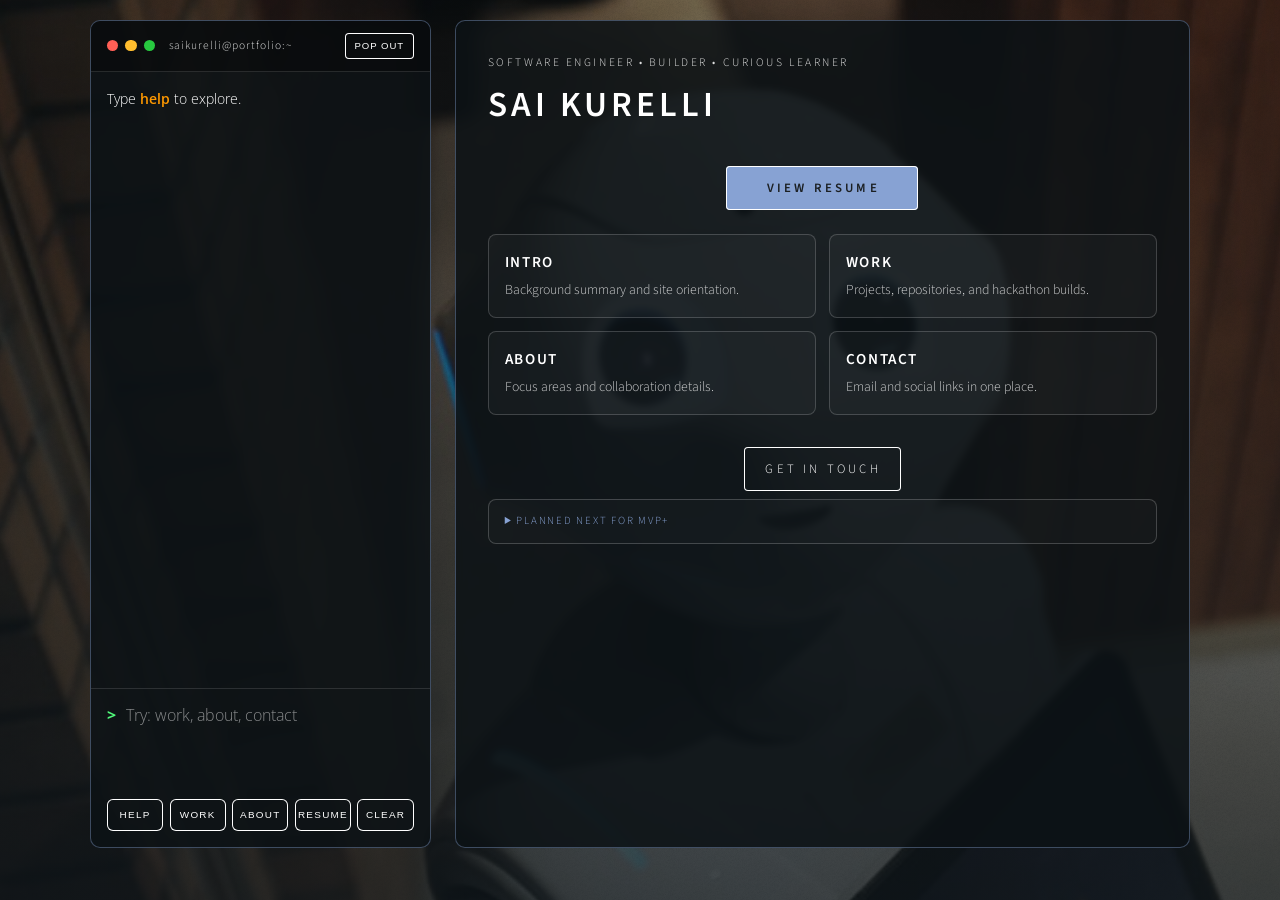
==== index.html @ 65a7b3c5 "Remove View Work button, center Get in Touch, add gap above View Resume Co-authored-by: saikurelli <" ====
<!DOCTYPE HTML>
<!--
	Hi, thanks for checking out this website.
	Thanks to HTML5 UP for the website framework - it would have been a lot harder without it.
-->
<html>
	<head>
		<title>Sai Kurelli's website</title>
		<meta charset="utf-8" />
		<meta name="viewport" content="width=device-width, initial-scale=1, user-scalable=no" />
		<link rel="preconnect" href="https://fonts.googleapis.com" />
		<link rel="preconnect" href="https://fonts.gstatic.com" crossorigin />
		<link href="https://fonts.googleapis.com/css2?family=Open+Sans:wght@400;600;700&display=swap" rel="stylesheet" />
		<link rel="stylesheet" href="assets/css/main.css" />
		<noscript><link rel="stylesheet" href="assets/css/noscript.css" /></noscript>
	</head>
	<body class="is-preload">

		<!-- Wrapper -->
			<div id="wrapper">

				<!-- Header -->
					<header id="header">
						<div class="redesign-shell">
							<section class="terminal-pane" aria-label="Terminal preview">
								<div class="terminal-topbar">
									<span class="dot red" aria-hidden="true"></span>
									<span class="dot yellow" aria-hidden="true"></span>
									<span class="dot green" aria-hidden="true"></span>
									<p class="terminal-title">saikurelli@portfolio:~</p>
									<button type="button" id="terminal-popout" class="terminal-popout-btn" aria-label="Toggle terminal pop out">Pop Out</button>
								</div>
								<div class="terminal-output" id="terminal-output" aria-live="polite">
									<div class="terminal-line">Type <span class="code">help</span> to explore.</div>
								</div>
								<form id="terminal-form" class="terminal-input-row">
									<label for="terminal-input" class="sr-only">Terminal command</label>
									<span class="prompt">&gt;</span>
									<input type="text" id="terminal-input" autocomplete="off" placeholder="Try: work, about, contact" />
								</form>
								<div class="terminal-suggestions" id="terminal-suggestions"></div>
								<div class="terminal-controls">
									<button type="button" class="terminal-control" data-terminal-cmd="help" aria-label="Execute help command">Help</button>
									<button type="button" class="terminal-control" data-terminal-cmd="work" aria-label="Execute work command">Work</button>
									<button type="button" class="terminal-control" data-terminal-cmd="about" aria-label="Execute about command">About</button>
									<button type="button" class="terminal-control" data-terminal-cmd="resume" aria-label="Execute resume command">Resume</button>
									<button type="button" class="terminal-control" data-terminal-cmd="clear" aria-label="Clear terminal output">Clear</button>
								</div>
							</section>

							<section class="hero-pane">
								<p class="eyebrow">Software Engineer • Builder • Curious Learner</p>
								<h1>Sai Kurelli</h1>
								<div class="resume-row">
									<a href="#resume" class="button primary">View Resume</a>
								</div>
								<div class="content-cards">
									<a href="#intro" class="content-card">
										<h3>Intro</h3>
										<p>Background summary and site orientation.</p>
									</a>
									<a href="#work" class="content-card">
										<h3>Work</h3>
										<p>Projects, repositories, and hackathon builds.</p>
									</a>
									<a href="#about" class="content-card">
										<h3>About</h3>
										<p>Focus areas and collaboration details.</p>
									</a>
									<a href="#contact" class="content-card">
										<h3>Contact</h3>
										<p>Email and social links in one place.</p>
									</a>
								</div>
								<div class="contact-row">
									<a href="#contact" class="button">Get in Touch</a>
								</div>
								<details class="feature-accordion">
									<summary>Planned next for MVP+</summary>
									<p>Planned next steps include search, richer terminal commands, and optional personalization controls.</p>
								</details>
							</section>
						</div>
					</header>

				<!-- Main -->
					<div id="main">

						<!-- Intro -->
							<article id="intro">
								<h2 class="major">Introduction</h2>
								<p>Hi there, my name is Sairaja Kurelli and I go by Sai Kurelli. I studied Computer Science at the University of Texas at Austin. By the way, check out my <a href="#work">awesome work</a> while you're here.</p>
								<ul>
									<li>You can find my resume at <a href="https://saikurelli.github.io/resume/">saikurelli.github.io/resume</a>.</li>
									<li>Hope you enjoy this terminal-inspired layout to make navigation fast and fun!</li>
									<li>My current focus is backend systems, exploring high-level system design concepts, and developer tooling.</li>
								</ul>
							</article>

						<!-- Work -->
							<article id="work">
								<h2 class="major">Work</h2>
								<p>Here’s my <a href="https://github.com/saikurelli">GitHub</a>, which gives a good view of what I’m working on. The contribution graph may include private projects too, so feel free to ask me about those.</p>
								<p>I also build on <a href="https://devpost.com/saikurelli">Devpost</a> — check out my hackathon submissions and project write-ups there.</p>
								<div class="box">
									<h3>Featured Focus</h3>
									<p>I’m especially interested in terminal-inspired UX patterns, practical automation scripts, and maintainable engineering decisions for real projects.</p>
								</div>
								<ul class="actions">
									<li><a href="https://github.com/saikurelli" class="button primary">Open GitHub</a></li>
									<li><a href="https://devpost.com/saikurelli" class="button">Open Devpost</a></li>
								</ul>
							</article>

						<!-- About -->
							<article id="about">
								<h2 class="major">About</h2>
								<p>I care about building practical software with clear architecture and strong developer experience. At UT Austin, I focused on systems-heavy coursework and stayed active in ACM, a close-knit CS community.</p>
								<p>I enjoy combining technical depth with community involvement and hands-on project work.</p>
								<ul>
									<li>I served as ACM’s Vice President of Finance, helping plan budgets and events.</li>
									<li>I’m still learning, and I’m always looking for ways to improve my skills and have more fun programming.</li>
									<li>I prefer iterative delivery, readable code, and maintainable engineering choices.</li>
								</ul>
							</article>

						<!-- Resume -->
						<article id="resume">
							<h2 class="major">Resume</h2>
							<p>You can view and download my full resume at the link below.</p>
							<ul>
								<li>Education: B.S. Computer Science, University of Texas at Austin</li>
								<li>Focus areas: backend systems, system design, and developer tooling</li>
								<li>Community: ACM Vice President of Finance</li>
							</ul>
							<ul class="actions">
								<li><a href="https://saikurelli.github.io/resume/" class="button primary" target="_blank" rel="noopener noreferrer">View Full Resume</a></li>
							</ul>
						</article>

					<!-- Contact -->
							<article id="contact">
								<h2 class="major">Contact</h2>
								<p>Here are the best ways to reach me.</p>
								<ul class="icons">
									<li><a href="https://github.com/saikurelli" class="icon brands fa-github"><span class="label">GitHub</span></a></li>
									<li><a href='#' id="email-link" class="icon solid fa-envelope"><span class="label">Email</span></a></li>
									<li><a href="https://www.linkedin.com/in/sai-kurelli/" class="icon brands fa-linkedin"><span class="label">LinkedIn</span></a></li>
								</ul>
								<p>Send me a message and I'll get back to you as soon as I can.</p>
								<p>Email: <span id="email-display"></span></p>
								<form method="post" action="mailto:saikurelli1@gmail.com" enctype="text/plain" name="Sai Kurelli - Website" id="contact-form">
									<div class="fields">
										<div class="field half">
											<label for="name">Name</label>
											<input type="text" name="name" id="name" />
										</div>
										<div class="field half">
											<label for="email">Email</label>
											<input type="text" name="email" id="email" />
										</div>
										<div class="field">
											<label for="message">Message</label>
											<textarea name="message" id="message" rows="4"></textarea>
										</div>
									</div>
									<ul class="actions">
										<li><input type="submit" value="Send Message" class="primary" /></li>
										<li><input type="reset" value="Reset" /></li>
									</ul>
								</form>
							</article>

					</div>

			</div>

		<!-- BG -->
			<div id="bg"></div>

		<!-- Scripts -->
			<script src="assets/js/jquery.min.js"></script>
			<script src="assets/js/browser.min.js"></script>
			<script src="assets/js/breakpoints.min.js"></script>
			<script src="assets/js/util.js"></script>
			<script src="assets/js/main.js"></script>
			<script src="assets/js/terminal.js"></script>
			<script>
				// Email obfuscation to prevent web crawler harvesting
				(function() {
					var user = 'saikur' + 'elli1';
					var domain = 'gm' + 'ail.com';
					var email = user + '@' + domain;
					var mailto = 'mai' + 'lto:' + email;

					// Set email link in icon list
					var emailLink = document.getElementById('email-link');
					if (emailLink) {
						emailLink.href = mailto;
					}

					// Set email display text
					var emailDisplay = document.getElementById('email-display');
					if (emailDisplay) {
						var displayLink = document.createElement('a');
						displayLink.href = mailto;
						displayLink.textContent = email;
						emailDisplay.appendChild(displayLink);
					}

					// Set form action
					var contactForm = document.getElementById('contact-form');
					if (contactForm) {
						contactForm.action = mailto;
					}
				})();
			</script>

	</body>
</html>
---- assets/css/main.css ----
@import url(fontawesome-all.min.css);
@import url("https://fonts.googleapis.com/css?family=Source+Sans+Pro:300italic,600italic,300,600");

/*
	Dimension by HTML5 UP
	html5up.net | @ajlkn
	Free for personal and commercial use under the CCA 3.0 license (html5up.net/license)
*/

html, body, div, span, applet, object,
iframe, h1, h2, h3, h4, h5, h6, p, blockquote,
pre, a, abbr, acronym, address, big, cite,
code, del, dfn, em, img, ins, kbd, q, s, samp,
small, strike, strong, sub, sup, tt, var, b,
u, i, center, dl, dt, dd, ol, ul, li, fieldset,
form, label, legend, table, caption, tbody,
tfoot, thead, tr, th, td, article, aside,
canvas, details, embed, figure, figcaption,
footer, header, hgroup, menu, nav, output, ruby,
section, summary, time, mark, audio, video {
	margin: 0;
	padding: 0;
	border: 0;
	font-size: 100%;
	font: inherit;
	vertical-align: baseline;}

article, aside, details, figcaption, figure,
footer, header, hgroup, menu, nav, section {
	display: block;}

body {
	line-height: 1;
}

ol, ul {
	list-style: none;
}

blockquote, q {
	quotes: none;
}

	blockquote:before, blockquote:after, q:before, q:after {
		content: '';
		content: none;
	}

table {
	border-collapse: collapse;
	border-spacing: 0;
}

body {
	-webkit-text-size-adjust: none;
}

mark {
	background-color: transparent;
	color: inherit;
}

input::-moz-focus-inner {
	border: 0;
	padding: 0;
}

input, select, textarea {
	-moz-appearance: none;
	-webkit-appearance: none;
	-ms-appearance: none;
	appearance: none;
}

/* Basic */

	@-ms-viewport {
		width: device-width;
	}

	@media screen and (max-width: 480px) {

		html, body {
			min-width: 320px;
		}

	}

	html {
		box-sizing: border-box;
	}

	*, *:before, *:after {
		box-sizing: inherit;
	}

	body {
		background: #1b1f22;
	}

		body.is-preload *, body.is-preload *:before, body.is-preload *:after {
			-moz-animation: none !important;
			-webkit-animation: none !important;
			-ms-animation: none !important;
			animation: none !important;
			-moz-transition: none !important;
			-webkit-transition: none !important;
			-ms-transition: none !important;
			transition: none !important;
		}

/* Type */

	html {
		font-size: 16pt;
	}

		@media screen and (max-width: 1680px) {

			html {
				font-size: 12pt;
			}

		}

		@media screen and (max-width: 736px) {

			html {
				font-size: 11pt;
			}

		}

		@media screen and (max-width: 360px) {

			html {
				font-size: 10pt;
			}

		}

	body, input, select, textarea {
		color: #ffffff;
		font-family: "Source Sans Pro", sans-serif;
		font-weight: 300;
		font-size: 1rem;
		line-height: 1.65;
	}

	a {
		-moz-transition: color 0.2s ease-in-out, background-color 0.2s ease-in-out, border-bottom-color 0.2s ease-in-out;
		-webkit-transition: color 0.2s ease-in-out, background-color 0.2s ease-in-out, border-bottom-color 0.2s ease-in-out;
		-ms-transition: color 0.2s ease-in-out, background-color 0.2s ease-in-out, border-bottom-color 0.2s ease-in-out;
		transition: color 0.2s ease-in-out, background-color 0.2s ease-in-out, border-bottom-color 0.2s ease-in-out;
		border-bottom: dotted 1px rgba(255, 255, 255, 0.5);
		text-decoration: none;
		color: inherit;
	}

		a:hover {
			border-bottom-color: transparent;
		}

	strong, b {
		color: #ffffff;
		font-weight: 600;
	}

	em, i {
		font-style: italic;
	}

	p {
		margin: 0 0 2rem 0;
	}

	h1, h2, h3, h4, h5, h6 {
		color: #ffffff;
		font-weight: 600;
		line-height: 1.5;
		margin: 0 0 1rem 0;
		text-transform: uppercase;
		letter-spacing: 0.2rem;
	}

		h1 a, h2 a, h3 a, h4 a, h5 a, h6 a {
			color: inherit;
			text-decoration: none;
		}

		h1.major, h2.major, h3.major, h4.major, h5.major, h6.major {
			border-bottom: solid 1px #ffffff;
			width: -moz-max-content;
			width: -webkit-max-content;
			width: -ms-max-content;
			width: max-content;
			padding-bottom: 0.5rem;
			margin: 0 0 2rem 0;
		}

	h1 {
		font-size: 2.25rem;
		line-height: 1.3;
		letter-spacing: 0.5rem;
	}

	h2 {
		font-size: 1.5rem;
		line-height: 1.4;
		letter-spacing: 0.5rem;
	}

	h3 {
		font-size: 1rem;
	}

	h4 {
		font-size: 0.8rem;
	}

	h5 {
		font-size: 0.7rem;
	}

	h6 {
		font-size: 0.6rem;
	}

	@media screen and (max-width: 736px) {

		h1 {
			font-size: 1.75rem;
			line-height: 1.4;
		}

		h2 {
			font-size: 1.25em;
			line-height: 1.5;
		}

	}

	sub {
		font-size: 0.8rem;
		position: relative;
		top: 0.5rem;
	}

	sup {
		font-size: 0.8rem;
		position: relative;
		top: -0.5rem;
	}

	blockquote {
		border-left: solid 4px #ffffff;
		font-style: italic;
		margin: 0 0 2rem 0;
		padding: 0.5rem 0 0.5rem 2rem;
	}

	code {
		background: rgba(255, 255, 255, 0.075);
		border-radius: 4px;
		font-family: "Courier New", monospace;
		font-size: 0.9rem;
		margin: 0 0.25rem;
		padding: 0.25rem 0.65rem;
	}

	pre {
		-webkit-overflow-scrolling: touch;
		font-family: "Courier New", monospace;
		font-size: 0.9rem;
		margin: 0 0 2rem 0;
	}

		pre code {
			display: block;
			line-height: 1.75;
			padding: 1rem 1.5rem;
			overflow-x: auto;
		}

	hr {
		border: 0;
		border-bottom: solid 1px #ffffff;
		margin: 2.75rem 0;
	}

	.align-left {
		text-align: left;
	}

	.align-center {
		text-align: center;
	}

	.align-right {
		text-align: right;
	}

/* Form */

	form {
		margin: 0 0 2rem 0;
	}

		form > :last-child {
			margin-bottom: 0;
		}

		form > .fields {
			display: -moz-flex;
			display: -webkit-flex;
			display: -ms-flex;
			display: flex;
			-moz-flex-wrap: wrap;
			-webkit-flex-wrap: wrap;
			-ms-flex-wrap: wrap;
			flex-wrap: wrap;
			width: calc(100% + 3rem);
			margin: -1.5rem 0 2rem -1.5rem;
		}

			form > .fields > .field {
				-moz-flex-grow: 0;
				-webkit-flex-grow: 0;
				-ms-flex-grow: 0;
				flex-grow: 0;
				-moz-flex-shrink: 0;
				-webkit-flex-shrink: 0;
				-ms-flex-shrink: 0;
				flex-shrink: 0;
				padding: 1.5rem 0 0 1.5rem;
				width: calc(100% - 1.5rem);
			}

				form > .fields > .field.half {
					width: calc(50% - 0.75rem);
				}

				form > .fields > .field.third {
					width: calc(100%/3 - 0.5rem);
				}

				form > .fields > .field.quarter {
					width: calc(25% - 0.375rem);
				}

		@media screen and (max-width: 480px) {

			form > .fields {
				width: calc(100% + 3rem);
				margin: -1.5rem 0 2rem -1.5rem;
			}

				form > .fields > .field {
					padding: 1.5rem 0 0 1.5rem;
					width: calc(100% - 1.5rem);
				}

					form > .fields > .field.half {
						width: calc(100% - 1.5rem);
					}

					form > .fields > .field.third {
						width: calc(100% - 1.5rem);
					}

					form > .fields > .field.quarter {
						width: calc(100% - 1.5rem);
					}

		}

	label {
		color: #ffffff;
		display: block;
		font-size: 0.8rem;
		font-weight: 300;
		letter-spacing: 0.2rem;
		line-height: 1.5;
		margin: 0 0 1rem 0;
		text-transform: uppercase;
	}

	input[type="text"],
	input[type="password"],
	input[type="email"],
	input[type="tel"],
	select,
	textarea {
		-moz-appearance: none;
		-webkit-appearance: none;
		-ms-appearance: none;
		appearance: none;
		-moz-transition: border-color 0.2s ease-in-out, box-shadow 0.2s ease-in-out, background-color 0.2s ease-in-out;
		-webkit-transition: border-color 0.2s ease-in-out, box-shadow 0.2s ease-in-out, background-color 0.2s ease-in-out;
		-ms-transition: border-color 0.2s ease-in-out, box-shadow 0.2s ease-in-out, background-color 0.2s ease-in-out;
		transition: border-color 0.2s ease-in-out, box-shadow 0.2s ease-in-out, background-color 0.2s ease-in-out;
		background-color: transparent;
		border-radius: 4px;
		border: solid 1px #ffffff;
		color: inherit;
		display: block;
		outline: 0;
		padding: 0 1rem;
		text-decoration: none;
		width: 100%;
	}

		input[type="text"]:invalid,
		input[type="password"]:invalid,
		input[type="email"]:invalid,
		input[type="tel"]:invalid,
		select:invalid,
		textarea:invalid {
			box-shadow: none;
		}

		input[type="text"]:focus,
		input[type="password"]:focus,
		input[type="email"]:focus,
		input[type="tel"]:focus,
		select:focus,
		textarea:focus {
			background: rgba(255, 255, 255, 0.075);
			border-color: #ffffff;
			box-shadow: 0 0 0 1px #ffffff;
		}

	select {
		background-image: url("data:image/svg+xml;charset=utf8,%3Csvg xmlns='http://www.w3.org/2000/svg' width='40' height='40' preserveAspectRatio='none' viewBox='0 0 40 40'%3E%3Cpath d='M9.4,12.3l10.4,10.4l10.4-10.4c0.2-0.2,0.5-0.4,0.9-0.4c0.3,0,0.6,0.1,0.9,0.4l3.3,3.3c0.2,0.2,0.4,0.5,0.4,0.9 c0,0.4-0.1,0.6-0.4,0.9L20.7,31.9c-0.2,0.2-0.5,0.4-0.9,0.4c-0.3,0-0.6-0.1-0.9-0.4L4.3,17.3c-0.2-0.2-0.4-0.5-0.4-0.9 c0-0.4,0.1-0.6,0.4-0.9l3.3-3.3c0.2-0.2,0.5-0.4,0.9-0.4S9.1,12.1,9.4,12.3z' fill='%23ffffff' /%3E%3C/svg%3E");
		background-size: 1.25rem;
		background-repeat: no-repeat;
		background-position: calc(100% - 1rem) center;
		height: 2.75rem;
		padding-right: 2.75rem;
		text-overflow: ellipsis;
	}

		select option {
			color: #ffffff;
			background: #1b1f22;
		}

		select:focus::-ms-value {
			background-color: transparent;
		}

		select::-ms-expand {
			display: none;
		}

	input[type="text"],
	input[type="password"],
	input[type="email"],
	select {
		height: 2.75rem;
	}

	textarea {
		padding: 0.75rem 1rem;
	}

	input[type="checkbox"],
	input[type="radio"] {
		-moz-appearance: none;
		-webkit-appearance: none;
		-ms-appearance: none;
		appearance: none;
		display: block;
		float: left;
		margin-right: -2rem;
		opacity: 0;
		width: 1rem;
		z-index: -1;
	}

		input[type="checkbox"] + label,
		input[type="radio"] + label {
			text-decoration: none;
			-moz-user-select: none;
			-webkit-user-select: none;
			-ms-user-select: none;
			user-select: none;
			color: #ffffff;
			cursor: pointer;
			display: inline-block;
			font-size: 0.8rem;
			font-weight: 300;
			margin: 0 0 0.5rem 0;
			padding-left: 2.65rem;
			padding-right: 0.75rem;
			position: relative;
		}

			input[type="checkbox"] + label:before,
			input[type="radio"] + label:before {
				-moz-osx-font-smoothing: grayscale;
				-webkit-font-smoothing: antialiased;
				display: inline-block;
				font-style: normal;
				font-variant: normal;
				text-rendering: auto;
				line-height: 1;
				text-transform: none !important;
				font-family: 'Font Awesome 5 Free';
				font-weight: 900;
			}

			input[type="checkbox"] + label:before,
			input[type="radio"] + label:before {
				-moz-transition: border-color 0.2s ease-in-out, box-shadow 0.2s ease-in-out, background-color 0.2s ease-in-out;
				-webkit-transition: border-color 0.2s ease-in-out, box-shadow 0.2s ease-in-out, background-color 0.2s ease-in-out;
				-ms-transition: border-color 0.2s ease-in-out, box-shadow 0.2s ease-in-out, background-color 0.2s ease-in-out;
				transition: border-color 0.2s ease-in-out, box-shadow 0.2s ease-in-out, background-color 0.2s ease-in-out;
				border-radius: 4px;
				border: solid 1px #ffffff;
				content: '';
				display: inline-block;
				height: 1.65rem;
				left: 0;
				line-height: 1.65rem;
				position: absolute;
				text-align: center;
				top: -0.15rem;
				width: 1.65rem;
			}

		input[type="checkbox"]:checked + label:before,
		input[type="radio"]:checked + label:before {
			background: #ffffff !important;
			border-color: #ffffff !important;
			color: #1b1f22;
			content: '\f00c';
		}

		input[type="checkbox"]:focus + label:before,
		input[type="radio"]:focus + label:before {
			background: rgba(255, 255, 255, 0.075);
			border-color: #ffffff;
			box-shadow: 0 0 0 1px #ffffff;
		}

	input[type="checkbox"] + label:before {
		border-radius: 4px;
	}

	input[type="radio"] + label:before {
		border-radius: 100%;
	}

	::-webkit-input-placeholder {
		color: rgba(255, 255, 255, 0.5) !important;
		opacity: 1.0;
	}

	:-moz-placeholder {
		color: rgba(255, 255, 255, 0.5) !important;
		opacity: 1.0;
	}

	::-moz-placeholder {
		color: rgba(255, 255, 255, 0.5) !important;
		opacity: 1.0;
	}

	:-ms-input-placeholder {
		color: rgba(255, 255, 255, 0.5) !important;
		opacity: 1.0;
	}

	.formerize-placeholder {
		color: rgba(255, 255, 255, 0.5) !important;
		opacity: 1.0;
	}

/* Box */

	.box {
		border-radius: 4px;
		border: solid 1px #ffffff;
		margin-bottom: 2rem;
		padding: 1.5em;
	}

		.box > :last-child,
		.box > :last-child > :last-child,
		.box > :last-child > :last-child > :last-child {
			margin-bottom: 0;
		}

		.box.alt {
			border: 0;
			border-radius: 0;
			padding: 0;
		}

/* Icon */

	.icon {
		text-decoration: none;
		border-bottom: none;
		position: relative;
	}

		.icon:before {
			-moz-osx-font-smoothing: grayscale;
			-webkit-font-smoothing: antialiased;
			display: inline-block;
			font-style: normal;
			font-variant: normal;
			text-rendering: auto;
			line-height: 1;
			text-transform: none !important;
			font-family: 'Font Awesome 5 Free';
			font-weight: 400;
		}

		.icon > .label {
			display: none;
		}

		.icon:before {
			line-height: inherit;
		}

		.icon.solid:before {
			font-weight: 900;
		}

		.icon.brands:before {
			font-family: 'Font Awesome 5 Brands';
		}

/* Image */

	.image {
		border-radius: 4px;
		border: 0;
		display: inline-block;
		position: relative;
	}

		.image:before {
			pointer-events: none;
			background-image: url("../../images/overlay.png");
			background-color: rgba(19, 21, 25, 0.5);
			border-radius: 4px;
			content: '';
			display: block;
			height: 100%;
			left: 0;
			opacity: 0.5;
			position: absolute;
			top: 0;
			width: 100%;
		}

		.image img {
			border-radius: 4px;
			display: block;
		}

		.image.left, .image.right {
			max-width: 40%;
		}

			.image.left img, .image.right img {
				width: 100%;
			}

		.image.left {
			float: left;
			padding: 0 1.5em 1em 0;
			top: 0.25em;
		}

		.image.right {
			float: right;
			padding: 0 0 1em 1.5em;
			top: 0.25em;
		}

		.image.fit {
			display: block;
			margin: 0 0 2rem 0;
			width: 100%;
		}

			.image.fit img {
				width: 100%;
			}

		.image.main {
			display: block;
			margin: 2.5rem 0;
			width: 100%;
		}

			.image.main img {
				width: 100%;
			}

		@media screen and (max-width: 736px) {

			.image.main {
				margin: 2rem 0;
			}

		}

		@media screen and (max-width: 480px) {

			.image.main {
				margin: 1.5rem 0;
			}

		}

/* List */

	ol {
		list-style: decimal;
		margin: 0 0 2rem 0;
		padding-left: 1.25em;
	}

		ol li {
			padding-left: 0.25em;
		}

	ul {
		list-style: disc;
		margin: 0 0 2rem 0;
		padding-left: 1em;
	}

		ul li {
			padding-left: 0.5em;
		}

		ul.alt {
			list-style: none;
			padding-left: 0;
		}

			ul.alt li {
				border-top: solid 1px #ffffff;
				padding: 0.5em 0;
			}

				ul.alt li:first-child {
					border-top: 0;
					padding-top: 0;
				}

	dl {
		margin: 0 0 2rem 0;
	}

		dl dt {
			display: block;
			font-weight: 600;
			margin: 0 0 1rem 0;
		}

		dl dd {
			margin-left: 2rem;
		}

/* Actions */

	ul.actions {
		display: -moz-flex;
		display: -webkit-flex;
		display: -ms-flex;
		display: flex;
		cursor: default;
		list-style: none;
		margin-left: -1rem;
		padding-left: 0;
	}

		ul.actions li {
			padding: 0 0 0 1rem;
			vertical-align: middle;
		}

		ul.actions.special {
			-moz-justify-content: center;
			-webkit-justify-content: center;
			-ms-justify-content: center;
			justify-content: center;
			width: 100%;
			margin-left: 0;
		}

			ul.actions.special li:first-child {
				padding-left: 0;
			}

		ul.actions.stacked {
			-moz-flex-direction: column;
			-webkit-flex-direction: column;
			-ms-flex-direction: column;
			flex-direction: column;
			margin-left: 0;
		}

			ul.actions.stacked li {
				padding: 1.3rem 0 0 0;
			}

				ul.actions.stacked li:first-child {
					padding-top: 0;
				}

		ul.actions.fit {
			width: calc(100% + 1rem);
		}

			ul.actions.fit li {
				-moz-flex-grow: 1;
				-webkit-flex-grow: 1;
				-ms-flex-grow: 1;
				flex-grow: 1;
				-moz-flex-shrink: 1;
				-webkit-flex-shrink: 1;
				-ms-flex-shrink: 1;
				flex-shrink: 1;
				width: 100%;
			}

				ul.actions.fit li > * {
					width: 100%;
				}

			ul.actions.fit.stacked {
				width: 100%;
			}

		@media screen and (max-width: 480px) {

			ul.actions:not(.fixed) {
				-moz-flex-direction: column;
				-webkit-flex-direction: column;
				-ms-flex-direction: column;
				flex-direction: column;
				margin-left: 0;
				width: 100% !important;
			}

				ul.actions:not(.fixed) li {
					-moz-flex-grow: 1;
					-webkit-flex-grow: 1;
					-ms-flex-grow: 1;
					flex-grow: 1;
					-moz-flex-shrink: 1;
					-webkit-flex-shrink: 1;
					-ms-flex-shrink: 1;
					flex-shrink: 1;
					padding: 1rem 0 0 0;
					text-align: center;
					width: 100%;
				}

					ul.actions:not(.fixed) li > * {
						width: 100%;
					}

					ul.actions:not(.fixed) li:first-child {
						padding-top: 0;
					}

					ul.actions:not(.fixed) li input[type="submit"],
					ul.actions:not(.fixed) li input[type="reset"],
					ul.actions:not(.fixed) li input[type="button"],
					ul.actions:not(.fixed) li button,
					ul.actions:not(.fixed) li .button {
						width: 100%;
					}

						ul.actions:not(.fixed) li input[type="submit"].icon:before,
						ul.actions:not(.fixed) li input[type="reset"].icon:before,
						ul.actions:not(.fixed) li input[type="button"].icon:before,
						ul.actions:not(.fixed) li button.icon:before,
						ul.actions:not(.fixed) li .button.icon:before {
							margin-left: -0.5em;
						}

		}

/* Icons */

	ul.icons {
		cursor: default;
		list-style: none;
		padding-left: 0;
	}

		ul.icons li {
			display: inline-block;
			padding: 0 0.75em 0 0;
		}

			ul.icons li:last-child {
				padding-right: 0;
			}

			ul.icons li a {
				border-radius: 100%;
				box-shadow: inset 0 0 0 1px #ffffff;
				display: inline-block;
				height: 2.25rem;
				line-height: 2.25rem;
				text-align: center;
				width: 2.25rem;
			}

				ul.icons li a:hover {
					background-color: rgba(255, 255, 255, 0.075);
				}

				ul.icons li a:active {
					background-color: rgba(255, 255, 255, 0.175);
				}

/* Table */

	.table-wrapper {
		-webkit-overflow-scrolling: touch;
		overflow-x: auto;
	}

	table {
		margin: 0 0 2rem 0;
		width: 100%;
	}

		table tbody tr {
			border: solid 1px #ffffff;
			border-left: 0;
			border-right: 0;
		}

			table tbody tr:nth-child(2n + 1) {
				background-color: rgba(255, 255, 255, 0.075);
			}

		table td {
			padding: 0.75em 0.75em;
		}

		table th {
			color: #ffffff;
			font-size: 0.9em;
			font-weight: 600;
			padding: 0 0.75em 0.75em 0.75em;
			text-align: left;
		}

		table thead {
			border-bottom: solid 2px #ffffff;
		}

		table tfoot {
			border-top: solid 2px #ffffff;
		}

		table.alt {
			border-collapse: separate;
		}

			table.alt tbody tr td {
				border: solid 1px #ffffff;
				border-left-width: 0;
				border-top-width: 0;
			}

				table.alt tbody tr td:first-child {
					border-left-width: 1px;
				}

			table.alt tbody tr:first-child td {
				border-top-width: 1px;
			}

			table.alt thead {
				border-bottom: 0;
			}

			table.alt tfoot {
				border-top: 0;
			}

/* Button */

	input[type="submit"],
	input[type="reset"],
	input[type="button"],
	button,
	.button {
		-moz-appearance: none;
		-webkit-appearance: none;
		-ms-appearance: none;
		appearance: none;
		-moz-transition: background-color 0.2s ease-in-out, color 0.2s ease-in-out;
		-webkit-transition: background-color 0.2s ease-in-out, color 0.2s ease-in-out;
		-ms-transition: background-color 0.2s ease-in-out, color 0.2s ease-in-out;
		transition: background-color 0.2s ease-in-out, color 0.2s ease-in-out;
		background-color: transparent;
		border-radius: 4px;
		border: 0;
		box-shadow: inset 0 0 0 1px #ffffff;
		color: #ffffff !important;
		cursor: pointer;
		display: inline-block;
		font-size: 0.8rem;
		font-weight: 300;
		height: 2.75rem;
		letter-spacing: 0.2rem;
		line-height: 2.75rem;
		outline: 0;
		padding: 0 1.25rem 0 1.35rem;
		text-align: center;
		text-decoration: none;
		text-transform: uppercase;
		white-space: nowrap;
	}

		input[type="submit"]:hover,
		input[type="reset"]:hover,
		input[type="button"]:hover,
		button:hover,
		.button:hover {
			background-color: rgba(255, 255, 255, 0.075);
		}

		input[type="submit"]:active,
		input[type="reset"]:active,
		input[type="button"]:active,
		button:active,
		.button:active {
			background-color: rgba(255, 255, 255, 0.175);
		}

		input[type="submit"].icon:before,
		input[type="reset"].icon:before,
		input[type="button"].icon:before,
		button.icon:before,
		.button.icon:before {
			margin-right: 0.5em;
		}

		input[type="submit"].fit,
		input[type="reset"].fit,
		input[type="button"].fit,
		button.fit,
		.button.fit {
			width: 100%;
		}

		input[type="submit"].small,
		input[type="reset"].small,
		input[type="button"].small,
		button.small,
		.button.small {
			font-size: 0.6rem;
			height: 2.0625rem;
			line-height: 2.0625rem;
		}

		input[type="submit"].primary,
		input[type="reset"].primary,
		input[type="button"].primary,
		button.primary,
		.button.primary {
			background-color: #ffffff;
			color: #1b1f22 !important;
			font-weight: 600;
		}

		input[type="submit"].disabled, input[type="submit"]:disabled,
		input[type="reset"].disabled,
		input[type="reset"]:disabled,
		input[type="button"].disabled,
		input[type="button"]:disabled,
		button.disabled,
		button:disabled,
		.button.disabled,
		.button:disabled {
			pointer-events: none;
			cursor: default;
			opacity: 0.25;
		}

	input[type="submit"],
	input[type="reset"],
	input[type="button"],
	button {
		line-height: calc(2.75rem - 2px);
	}

/* BG */

	#bg {
		-moz-transform: scale(1.0);
		-webkit-transform: scale(1.0);
		-ms-transform: scale(1.0);
		transform: scale(1.0);
		-webkit-backface-visibility: hidden;
		position: fixed;
		top: 0;
		left: 0;
		width: 100%;
		height: 100vh;
		z-index: 1;
	}

		#bg:before, #bg:after {
			content: '';
			display: block;
			position: absolute;
			top: 0;
			left: 0;
			width: 100%;
			height: 100%;
		}

		#bg:before {
			-moz-transition: background-color 2.5s ease-in-out;
			-webkit-transition: background-color 2.5s ease-in-out;
			-ms-transition: background-color 2.5s ease-in-out;
			transition: background-color 2.5s ease-in-out;
			-moz-transition-delay: 0.75s;
			-webkit-transition-delay: 0.75s;
			-ms-transition-delay: 0.75s;
			transition-delay: 0.75s;
			background-image: linear-gradient(to top, rgba(19, 21, 25, 0.5), rgba(19, 21, 25, 0.5)), url("../../images/overlay.png");
			background-size: auto,
 256px 256px;
			background-position: center,
 center;
			background-repeat: no-repeat,
 repeat;
			z-index: 2;
		}

		#bg:after {
			-moz-transform: scale(1.125);
			-webkit-transform: scale(1.125);
			-ms-transform: scale(1.125);
			transform: scale(1.125);
			-moz-transition: -moz-transform 0.15s ease-in-out, -moz-filter 0.15s ease-in-out;
			-webkit-transition: -webkit-transform 0.15s ease-in-out, -webkit-filter 0.15s ease-in-out;
			-ms-transition: -ms-transform 0.15s ease-in-out, -ms-filter 0.15s ease-in-out;
			transition: transform 0.15s ease-in-out, filter 0.15s ease-in-out;
			background-image: url("../../images/robot.jfif");
			background-position: center;
			background-size: cover;
			background-repeat: no-repeat;
			z-index: 1;
		}

		body.is-article-visible #bg:after {
			-moz-transform: scale(1.0825);
			-webkit-transform: scale(1.0825);
			-ms-transform: scale(1.0825);
			transform: scale(1.0825);
			-moz-filter: blur(0.2rem);
			-webkit-filter: blur(0.2rem);
			-ms-filter: blur(0.2rem);
			filter: blur(0.2rem);
		}

		body.is-preload #bg:before {
			background-color: #53b658;
		}

/* Wrapper */

	#wrapper {
		display: -moz-flex;
		display: -webkit-flex;
		display: -ms-flex;
		display: flex;
		-moz-flex-direction: column;
		-webkit-flex-direction: column;
		-ms-flex-direction: column;
		flex-direction: column;
		-moz-align-items: center;
		-webkit-align-items: center;
		-ms-align-items: center;
		align-items: center;
		-moz-justify-content: space-between;
		-webkit-justify-content: space-between;
		-ms-justify-content: space-between;
		justify-content: space-between;
		position: relative;
		min-height: 100vh;
		width: 100%;
		padding: 4rem 2rem;
		z-index: 3;
	}

		#wrapper:before {
			content: '';
			display: block;
		}

		@media screen and (max-width: 1680px) {

			#wrapper {
				padding: 3rem 2rem;
			}

		}

		@media screen and (max-width: 736px) {

			#wrapper {
				padding: 2rem 1rem;
			}

		}

		@media screen and (max-width: 480px) {

			#wrapper {
				padding: 1rem;
			}

		}

/* Header */

	#header {
		display: -moz-flex;
		display: -webkit-flex;
		display: -ms-flex;
		display: flex;
		-moz-flex-direction: column;
		-webkit-flex-direction: column;
		-ms-flex-direction: column;
		flex-direction: column;
		-moz-align-items: center;
		-webkit-align-items: center;
		-ms-align-items: center;
		align-items: center;
		-moz-transition: -moz-transform 0.15s ease-in-out, -moz-filter 0.15s ease-in-out, opacity 0.15s ease-in-out;
		-webkit-transition: -webkit-transform 0.15s ease-in-out, -webkit-filter 0.15s ease-in-out, opacity 0.15s ease-in-out;
		-ms-transition: -ms-transform 0.15s ease-in-out, -ms-filter 0.15s ease-in-out, opacity 0.15s ease-in-out;
		transition: transform 0.15s ease-in-out, filter 0.15s ease-in-out, opacity 0.15s ease-in-out;
		background-image: -moz-radial-gradient(rgba(0, 0, 0, 0.25) 25%, rgba(0, 0, 0, 0) 55%);
		background-image: -webkit-radial-gradient(rgba(0, 0, 0, 0.25) 25%, rgba(0, 0, 0, 0) 55%);
		background-image: -ms-radial-gradient(rgba(0, 0, 0, 0.25) 25%, rgba(0, 0, 0, 0) 55%);
		background-image: radial-gradient(rgba(0, 0, 0, 0.25) 25%, rgba(0, 0, 0, 0) 55%);
		max-width: 100%;
		text-align: center;
	}

		#header > * {
			-moz-transition: opacity 0.15s ease-in-out;
			-webkit-transition: opacity 0.15s ease-in-out;
			-ms-transition: opacity 0.15s ease-in-out;
			transition: opacity 0.15s ease-in-out;
			position: relative;
			margin-top: 3.5rem;
		}

			#header > *:before {
				content: '';
				display: block;
				position: absolute;
				top: calc(-3.5rem - 1px);
				left: calc(50% - 1px);
				width: 1px;
				height: calc(3.5rem + 1px);
				background: #ffffff;
			}

		#header > :first-child {
			margin-top: 0;
		}

			#header > :first-child:before {
				display: none;
			}

		#header .logo {
			width: 5.5rem;
			height: 5.5rem;
			line-height: 5.5rem;
			border: solid 1px #ffffff;
			border-radius: 100%;
		}

			#header .logo .icon:before {
				font-size: 2rem;
			}

		#header .content {
			border-style: solid;
			border-color: #ffffff;
			border-top-width: 1px;
			border-bottom-width: 1px;
			max-width: 100%;
		}

			#header .content .inner {
				-moz-transition: max-height 0.75s ease, padding 0.75s ease, opacity 0.325s ease-in-out;
				-webkit-transition: max-height 0.75s ease, padding 0.75s ease, opacity 0.325s ease-in-out;
				-ms-transition: max-height 0.75s ease, padding 0.75s ease, opacity 0.325s ease-in-out;
				transition: max-height 0.75s ease, padding 0.75s ease, opacity 0.325s ease-in-out;
				-moz-transition-delay: 0.25s;
				-webkit-transition-delay: 0.25s;
				-ms-transition-delay: 0.25s;
				transition-delay: 0.25s;
				padding: 3rem 2rem;
				max-height: 40rem;
				overflow: hidden;
			}

				#header .content .inner > :last-child {
					margin-bottom: 0;
				}

			#header .content p {
				text-transform: uppercase;
				letter-spacing: 0.2rem;
				font-size: 0.8rem;
				line-height: 2;
			}

		#header nav ul {
			display: -moz-flex;
			display: -webkit-flex;
			display: -ms-flex;
			display: flex;
			margin-bottom: 0;
			list-style: none;
			padding-left: 0;
			border: solid 1px #ffffff;
			border-radius: 4px;
		}

			#header nav ul li {
				padding-left: 0;
				border-left: solid 1px #ffffff;
			}

				#header nav ul li:first-child {
					border-left: 0;
				}

				#header nav ul li a {
					display: block;
					min-width: 7.5rem;
					height: 2.75rem;
					line-height: 2.75rem;
					padding: 0 1.25rem 0 1.45rem;
					text-transform: uppercase;
					letter-spacing: 0.2rem;
					font-size: 0.8rem;
					border-bottom: 0;
				}

					#header nav ul li a:hover {
						background-color: rgba(255, 255, 255, 0.075);
					}

					#header nav ul li a:active {
						background-color: rgba(255, 255, 255, 0.175);
					}

		#header nav.use-middle:after {
			content: '';
			display: block;
			position: absolute;
			top: 0;
			left: calc(50% - 1px);
			width: 1px;
			height: 100%;
			background: #ffffff;
		}

		#header nav.use-middle ul li.is-middle {
			border-left: 0;
		}

		body.is-article-visible #header {
			-moz-transform: scale(0.95);
			-webkit-transform: scale(0.95);
			-ms-transform: scale(0.95);
			transform: scale(0.95);
			-moz-filter: blur(0.1rem);
			-webkit-filter: blur(0.1rem);
			-ms-filter: blur(0.1rem);
			filter: blur(0.1rem);
			opacity: 0;
		}

		body.is-preload #header {
			-moz-filter: blur(0.125rem);
			-webkit-filter: blur(0.125rem);
			-ms-filter: blur(0.125rem);
			filter: blur(0.125rem);
		}

			body.is-preload #header > * {
				opacity: 0;
			}

			body.is-preload #header .content .inner {
				max-height: 0;
				padding-top: 0;
				padding-bottom: 0;
				opacity: 0;
			}

		@media screen and (max-width: 980px) {

			#header .content p br {
				display: none;
			}

		}

		@media screen and (max-width: 736px) {

			#header > * {
				margin-top: 2rem;
			}

				#header > *:before {
					top: calc(-2rem - 1px);
					height: calc(2rem + 1px);
				}

			#header .logo {
				width: 4.75rem;
				height: 4.75rem;
				line-height: 4.75rem;
			}

				#header .logo .icon:before {
					font-size: 1.75rem;
				}

			#header .content .inner {
				padding: 2.5rem 1rem;
			}

			#header .content p {
				line-height: 1.875;
			}

		}

		@media screen and (max-width: 480px) {

			#header {
				padding: 1.5rem 0;
			}

				#header .content .inner {
					padding: 2.5rem 0;
				}

				#header nav ul {
					-moz-flex-direction: column;
					-webkit-flex-direction: column;
					-ms-flex-direction: column;
					flex-direction: column;
					min-width: 10rem;
					max-width: 100%;
				}

					#header nav ul li {
						border-left: 0;
						border-top: solid 1px #ffffff;
					}

						#header nav ul li:first-child {
							border-top: 0;
						}

						#header nav ul li a {
							height: 3rem;
							line-height: 3rem;
							min-width: 0;
							width: 100%;
						}

				#header nav.use-middle:after {
					display: none;
				}

		}

/* Main */

	#main {
		-moz-flex-grow: 1;
		-webkit-flex-grow: 1;
		-ms-flex-grow: 1;
		flex-grow: 1;
		-moz-flex-shrink: 1;
		-webkit-flex-shrink: 1;
		-ms-flex-shrink: 1;
		flex-shrink: 1;
		display: -moz-flex;
		display: -webkit-flex;
		display: -ms-flex;
		display: flex;
		-moz-align-items: center;
		-webkit-align-items: center;
		-ms-align-items: center;
		align-items: center;
		-moz-justify-content: center;
		-webkit-justify-content: center;
		-ms-justify-content: center;
		justify-content: center;
		-moz-flex-direction: column;
		-webkit-flex-direction: column;
		-ms-flex-direction: column;
		flex-direction: column;
		position: relative;
		max-width: 100%;
		z-index: 3;
	}

		#main article {
			-moz-transform: translateY(0.25rem);
			-webkit-transform: translateY(0.25rem);
			-ms-transform: translateY(0.25rem);
			transform: translateY(0.25rem);
			-moz-transition: opacity 0.15s ease-in-out, -moz-transform 0.15s ease-in-out;
			-webkit-transition: opacity 0.15s ease-in-out, -webkit-transform 0.15s ease-in-out;
			-ms-transition: opacity 0.15s ease-in-out, -ms-transform 0.15s ease-in-out;
			transition: opacity 0.15s ease-in-out, transform 0.15s ease-in-out;
			padding: 4.5rem 2.5rem 1.5rem 2.5rem ;
			position: relative;
			width: 40rem;
			max-width: 100%;
			background-color: rgba(27, 31, 34, 0.85);
			border-radius: 4px;
			opacity: 0;
		}

			#main article.active {
				-moz-transform: translateY(0);
				-webkit-transform: translateY(0);
				-ms-transform: translateY(0);
				transform: translateY(0);
				opacity: 1;
			}

			#main article .close {
				display: block;
				position: absolute;
				top: 0;
				right: 0;
				width: 4rem;
				height: 4rem;
				cursor: pointer;
				text-indent: 4rem;
				overflow: hidden;
				white-space: nowrap;
			}

				#main article .close:before {
					-moz-transition: background-color 0.2s ease-in-out;
					-webkit-transition: background-color 0.2s ease-in-out;
					-ms-transition: background-color 0.2s ease-in-out;
					transition: background-color 0.2s ease-in-out;
					content: '';
					display: block;
					position: absolute;
					top: 0.75rem;
					left: 0.75rem;
					width: 2.5rem;
					height: 2.5rem;
					border-radius: 100%;
					background-position: center;
					background-image: url("data:image/svg+xml;charset=utf8,%3Csvg xmlns='http://www.w3.org/2000/svg' xmlns:xlink='http://www.w3.org/1999/xlink' width='20px' height='20px' viewBox='0 0 20 20' zoomAndPan='disable'%3E%3Cstyle%3Eline %7B stroke: %23ffffff%3B stroke-width: 1%3B %7D%3C/style%3E%3Cline x1='2' y1='2' x2='18' y2='18' /%3E%3Cline x1='18' y1='2' x2='2' y2='18' /%3E%3C/svg%3E");
					background-size: 20px 20px;
					background-repeat: no-repeat;
				}

				#main article .close:hover:before {
					background-color: rgba(255, 255, 255, 0.075);
				}

				#main article .close:active:before {
					background-color: rgba(255, 255, 255, 0.175);
				}

		@media screen and (max-width: 736px) {

			#main article {
				padding: 3.5rem 2rem 0.5rem 2rem ;
			}

				#main article .close:before {
					top: 0.875rem;
					left: 0.875rem;
					width: 2.25rem;
					height: 2.25rem;
					background-size: 14px 14px;
				}

		}

		@media screen and (max-width: 480px) {

			#main article {
				padding: 3rem 1.5rem 0.5rem 1.5rem ;
			}

		}

/* Footer */

	#footer {
		-moz-transition: -moz-transform 0.15s ease-in-out, -moz-filter 0.15s ease-in-out, opacity 0.15s ease-in-out;
		-webkit-transition: -webkit-transform 0.15s ease-in-out, -webkit-filter 0.15s ease-in-out, opacity 0.15s ease-in-out;
		-ms-transition: -ms-transform 0.15s ease-in-out, -ms-filter 0.15s ease-in-out, opacity 0.15s ease-in-out;
		transition: transform 0.15s ease-in-out, filter 0.15s ease-in-out, opacity 0.15s ease-in-out;
		width: 100%;
		max-width: 100%;
		margin-top: 2rem;
		text-align: center;
	}

		#footer .copyright {
			letter-spacing: 0.2rem;
			font-size: 0.6rem;
			opacity: 0.75;
			margin-bottom: 0;
			text-transform: uppercase;
		}

		body.is-article-visible #footer {
			-moz-transform: scale(0.95);
			-webkit-transform: scale(0.95);
			-ms-transform: scale(0.95);
			transform: scale(0.95);
			-moz-filter: blur(0.1rem);
			-webkit-filter: blur(0.1rem);
			-ms-filter: blur(0.1rem);
			filter: blur(0.1rem);
			opacity: 0;
		}

		body.is-preload #footer {
			opacity: 0;
		}

/* Redesign MVP Overrides */

	:root {
		--primary: #87a2d3;
		--secondary: #4b5b53;
		--accent: #ff9900;
		--panel-bg: rgba(12, 18, 22, 0.86);
		--panel-border: rgba(135, 162, 211, 0.4);
		--terminal-prompt: #50fa7b;
		--terminal-path: #8be9fd;
		--terminal-value: #f1fa8c;
	}

	body {
		background: #10171c;
	}

	body.theme-light {
		background: #e9eef4;
		--terminal-prompt: #0d6b1d;
		--terminal-path: #0369a1;
		--terminal-value: #92400e;
	}

	body.theme-light .cmd-file {
		color: #166534;
	}

	body.theme-light,
	body.theme-light input,
	body.theme-light select,
	body.theme-light textarea {
		color: #17202a;
	}

	#wrapper {
		-moz-justify-content: flex-start;
		-webkit-justify-content: flex-start;
		-ms-justify-content: flex-start;
		justify-content: flex-start;
		padding: 1.25rem 2rem 2rem;
	}

	#wrapper:before {
		display: none;
	}

	a {
		border-bottom-color: rgba(135, 162, 211, 0.8);
	}

	a:hover {
		color: var(--accent);
	}

	#bg:before {
		background-image: linear-gradient(to top, rgba(16, 23, 28, 0.8), rgba(16, 23, 28, 0.45)), url("../../images/overlay.png");
	}

	body.theme-light #bg:before {
		background-image: linear-gradient(to top, rgba(233, 238, 244, 0.86), rgba(233, 238, 244, 0.58)), url("../../images/overlay.png");
	}

	#header {
		width: min(1100px, 100%);
		text-align: left;
		background-image: none;
	}

	#header > * {
		margin-top: 1.5rem;
	}

	#header > *:before,
	#header nav.use-middle:after {
		display: none;
	}

	.redesign-shell {
		display: grid;
		grid-template-columns: minmax(300px, 0.95fr) minmax(0, 2.05fr);
		gap: 1.5rem;
		width: 100%;
		height: calc(100vh - 4.5rem);
	}

	.terminal-pane,
	.hero-pane {
		border: 1px solid var(--panel-border);
		border-radius: 10px;
		background: var(--panel-bg);
		backdrop-filter: blur(3px);
	}

	body.theme-light .terminal-pane,
	body.theme-light .hero-pane,
	body.theme-light #main article,
	body.theme-light .feature-accordion,
	body.theme-light .content-card {
		background: rgba(255, 255, 255, 0.86);
		border-color: rgba(75, 91, 83, 0.35);
	}

	body.theme-light .content-card p,
	body.theme-light .hero-pane p,
	body.theme-light .terminal-title,
	body.theme-light .feature-accordion p {
		color: #273342;
		opacity: 1;
	}

	body.theme-light h1,
	body.theme-light h2,
	body.theme-light h3,
	body.theme-light h4,
	body.theme-light h5,
	body.theme-light h6,
	body.theme-light strong,
	body.theme-light b,
	body.theme-light .content-card h3 {
		color: #17202a;
	}

	body.theme-light #terminal-input {
		color: #17202a;
	}

	body.theme-light .terminal-input-row,
	body.theme-light .terminal-topbar {
		border-color: rgba(75, 91, 83, 0.2);
		background: rgba(75, 91, 83, 0.08);
	}

	.terminal-pane {
		display: flex;
		flex-direction: column;
		min-height: 38rem;
		overflow: hidden;
	}

	.terminal-topbar {
		display: flex;
		align-items: center;
		gap: 0.45rem;
		padding: 0.75rem 1rem;
		background: rgba(0, 0, 0, 0.35);
		border-bottom: 1px solid rgba(255, 255, 255, 0.12);
	}

	.dot {
		width: 0.7rem;
		height: 0.7rem;
		border-radius: 999px;
		display: inline-block;
	}

	.dot.red { background: #ff5f56; }
	.dot.yellow { background: #ffbd2e; }
	.dot.green { background: #27c93f; }

	.terminal-title {
		margin: 0 0 0 0.4rem;
		font-size: 0.72rem;
		letter-spacing: 0.06rem;
		opacity: 0.85;
	}

	.terminal-popout-btn {
		margin-left: auto;
		height: 1.6rem;
		line-height: 1.5rem;
		padding: 0 0.6rem;
		font-size: 0.6rem;
		letter-spacing: 0.06rem;
		border-radius: 4px;
	}

	.terminal-output {
		padding: 1rem;
		font-family: "Open Sans", "Source Sans Pro", sans-serif;
		font-size: 0.85rem;
		line-height: 1.6;
		overflow-y: auto;
		flex-grow: 1;
	}

	.terminal-line {
		margin-bottom: 0.5rem;
		opacity: 0;
		animation: terminalFade 220ms ease-out forwards;
	}

	.terminal-line .code {
		color: var(--accent);
		font-weight: 600;
	}

	.terminal-input-row {
		display: flex;
		align-items: center;
		gap: 0.6rem;
		padding: 0.8rem 1rem;
		border-top: 1px solid rgba(255, 255, 255, 0.12);
		cursor: text;
	}

	.prompt,
	.cmd-prompt {
		color: var(--terminal-prompt);
		font-weight: 700;
	}

	.prompt {
		font-family: "Open Sans", "Source Sans Pro", sans-serif;
	}

	#terminal-input {
		font-family: "Open Sans", "Source Sans Pro", sans-serif;
		background: transparent;
		border: 0;
		color: #ffffff;
		padding: 0;
		height: auto;
		flex: 1;
	}

	#terminal-input:focus {
		border: 0;
		box-shadow: none;
	}

	.terminal-suggestions {
		display: flex;
		flex-wrap: wrap;
		gap: 0.4rem;
		padding: 0 1rem 0.8rem;
		min-height: 1.6rem;
	}

	.suggestion-item {
		border: 1px solid rgba(255, 255, 255, 0.2);
		border-radius: 999px;
		padding: 0.12rem 0.6rem;
		font-size: 0.68rem;
		letter-spacing: 0.05rem;
		text-transform: uppercase;
		cursor: pointer;
	}

	.suggestion-item:hover {
		border-color: var(--accent);
		color: var(--accent);
	}

	.cmd-highlight {
		color: var(--accent);
		font-weight: 600;
	}

	.cmd-file {
		color: #27c93f;
	}

	.cmd-section {
		color: var(--primary);
	}

	.cmd-error {
		color: #ff5f56;
	}

	.cmd-muted {
		opacity: 0.55;
	}

	.cmd-info {
		color: var(--primary);
	}

	.cmd-path {
		color: var(--terminal-path);
	}

	.cmd-value {
		color: var(--terminal-value);
	}

	.terminal-controls {
		display: grid;
		grid-template-columns: repeat(5, minmax(min-content, 1fr));
		gap: 0.4rem;
		padding: 0 1rem 1rem;
	}

	.terminal-control {
		height: 2rem;
		line-height: 1.95rem;
		font-size: 0.62rem;
		letter-spacing: 0.08rem;
		padding: 0;
		text-transform: uppercase;
		border-radius: 6px;
	}

	.hero-pane {
		display: flex;
		flex-direction: column;
		padding: 2rem;
		min-height: 38rem;
		overflow-y: auto;
	}

	.hero-pane h1 {
		font-size: 2.2rem;
		line-height: 1.2;
		letter-spacing: 0.25rem;
		margin-bottom: 1rem;
	}

	.hero-pane p {
		color: rgba(255, 255, 255, 0.86);
	}

	.eyebrow {
		font-size: 0.72rem;
		letter-spacing: 0.16rem;
		text-transform: uppercase;
		color: var(--primary);
		margin-bottom: 0.75rem;
	}

	.redesign-actions {
		margin-top: 1rem;
		margin-bottom: 0.5rem;
	}

	.resume-row {
		text-align: center;
		margin-top: 1.5rem;
		margin-bottom: 1.5rem;
	}

	.resume-row .button {
		min-width: 12rem;
	}

	.contact-row {
		text-align: center;
		margin-top: 1rem;
		margin-bottom: 0.5rem;
	}

	.content-cards {
		display: grid;
		grid-template-columns: repeat(2, minmax(0, 1fr));
		gap: 0.8rem;
		margin-bottom: 1rem;
	}

	.content-card {
		display: block;
		padding: 1rem;
		border: 1px solid rgba(255, 255, 255, 0.18);
		border-radius: 8px;
		background: rgba(255, 255, 255, 0.03);
		text-decoration: none;
		border-bottom: 1px solid rgba(255, 255, 255, 0.18);
	}

	.content-card h3 {
		margin-bottom: 0.4rem;
		font-size: 0.95rem;
		letter-spacing: 0.1rem;
		color: #ffffff;
	}

	.content-card p {
		margin-bottom: 0;
		font-size: 0.86rem;
		line-height: 1.5;
		color: rgba(255, 255, 255, 0.78);
	}

	.content-card:hover {
		border-color: var(--primary);
		background: rgba(135, 162, 211, 0.15);
	}

	.feature-accordion {
		border: 1px solid rgba(255, 255, 255, 0.2);
		border-radius: 8px;
		padding: 0.8rem 1rem;
		background: rgba(255, 255, 255, 0.02);
	}

	.feature-accordion summary {
		cursor: pointer;
		text-transform: uppercase;
		font-size: 0.68rem;
		letter-spacing: 0.11rem;
		color: var(--primary);
	}

	.feature-accordion p {
		margin: 0.8rem 0 0;
		font-size: 0.86rem;
	}

	#main article {
		background-color: rgba(10, 16, 20, 0.92);
		border: 1px solid var(--panel-border);
	}

	#main article h2.major {
		border-bottom-color: var(--primary);
	}

	.button.primary,
	input[type="submit"].primary,
	input[type="reset"].primary,
	input[type="button"].primary,
	button.primary {
		background-color: var(--primary);
		color: #0e1720;
	}

	.button,
	input[type="submit"],
	input[type="reset"],
	input[type="button"],
	button {
		border-color: rgba(255, 255, 255, 0.3);
	}

	.button:hover,
	input[type="submit"]:hover,
	input[type="reset"]:hover,
	input[type="button"]:hover,
	button:hover {
		border-color: var(--accent) !important;
		color: var(--accent) !important;
	}

	.sr-only {
		position: absolute;
		width: 1px;
		height: 1px;
		padding: 0;
		margin: -1px;
		overflow: hidden;
		clip: rect(0, 0, 0, 0);
		white-space: nowrap;
		border: 0;
	}

	.terminal-pane.popout {
		position: fixed;
		top: 1.5rem;
		left: 1.5rem;
		right: 1.5rem;
		bottom: 1.5rem;
		z-index: 10001;
		max-height: calc(100vh - 3rem);
		min-height: 0;
		width: auto;
		box-shadow: 0 0 0 1px rgba(135, 162, 211, 0.35);
	}

	body.terminal-popout-active {
		overflow: hidden;
	}

	#wrapper:after {
		content: '';
		position: fixed;
		top: 0;
		left: 0;
		width: 100%;
		height: 100%;
		background: rgba(7, 11, 16, 0);
		pointer-events: none;
		z-index: 10000;
		transition: background-color 0.18s ease-in-out;
	}

	body.terminal-popout-active #wrapper:after {
		background: rgba(7, 11, 16, 0.44);
		pointer-events: auto;
	}

	@keyframes terminalFade {
		from {
			opacity: 0;
			transform: translateY(0.2rem);
		}
		to {
			opacity: 1;
			transform: translateY(0);
		}
	}

	@media screen and (max-width: 980px) {
		.redesign-shell {
			grid-template-columns: 1fr;
			height: auto;
		}

		.terminal-pane {
			min-height: 28rem;
		}

		.hero-pane {
			min-height: 28rem;
		}

		.content-cards {
			grid-template-columns: 1fr;
		}
	}

	@media screen and (max-width: 480px) {
		.hero-pane {
			padding: 1.4rem;
		}

		.terminal-controls {
			grid-template-columns: repeat(3, minmax(0, 1fr));
		}
	}
---- assets/css/noscript.css ----
/*
	Dimension by HTML5 UP
	html5up.net | @ajlkn
	Free for personal and commercial use under the CCA 3.0 license (html5up.net/license)
*/

/* BG */

	body.is-preload #bg:before {
		background-color: transparent;
	}

/* Header */

	body.is-preload #header {
		-moz-filter: none;
		-webkit-filter: none;
		-ms-filter: none;
		filter: none;
	}

		body.is-preload #header > * {
			opacity: 1;
		}

		body.is-preload #header .content .inner {
			max-height: none;
			padding: 3rem 2rem;
			opacity: 1;
		}

/* Main */

	#main article {
		opacity: 1;
		margin: 4rem 0 0 0;
	}
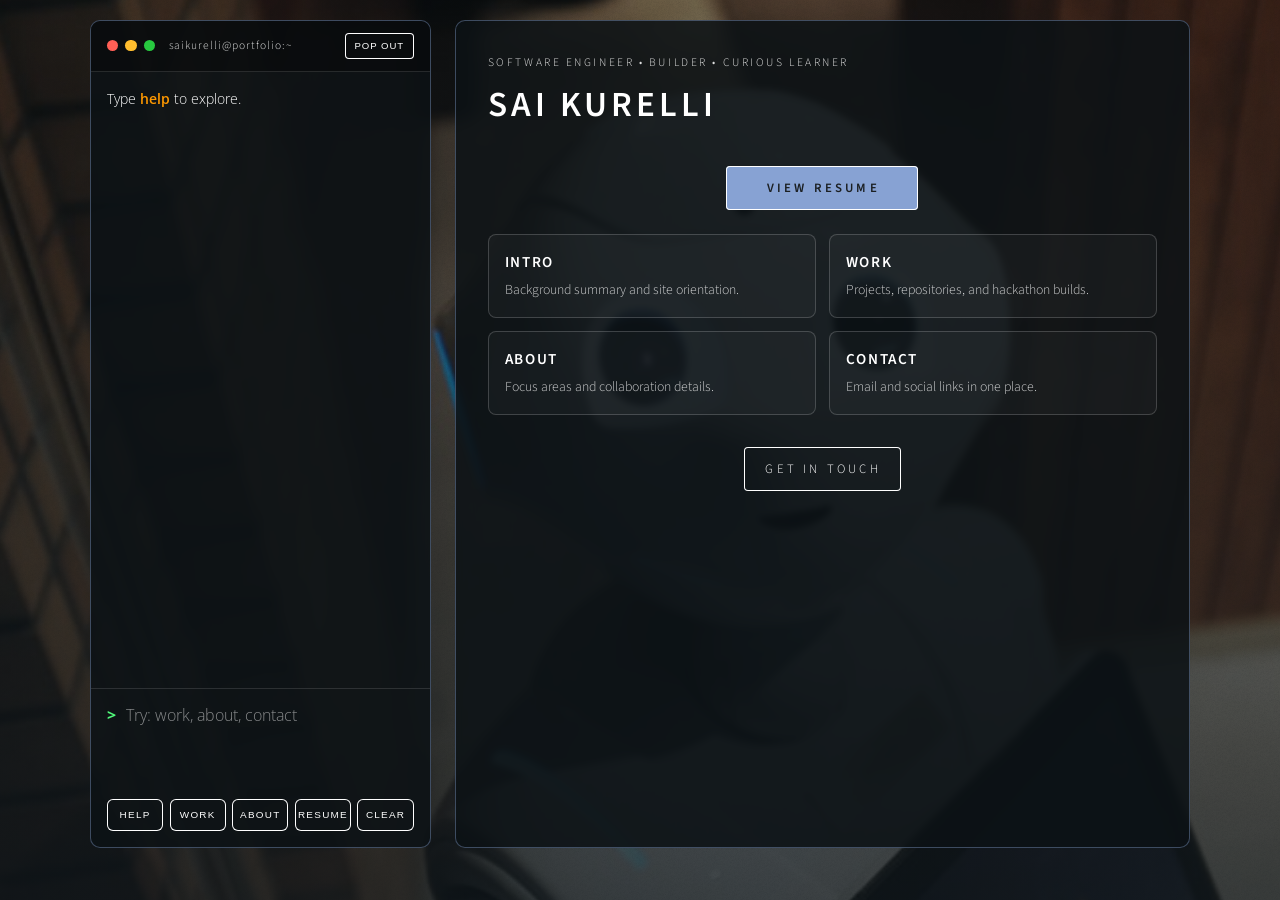
==== commit e3f994f1: "Move Get in Touch to bottom, replace feature-accordion with hidden terminal file Co-authored-by: sai" ====
--- a/index.html
+++ b/index.html
@@ -75,10 +75,6 @@
 								<div class="contact-row">
 									<a href="#contact" class="button">Get in Touch</a>
 								</div>
-								<details class="feature-accordion">
-									<summary>Planned next for MVP+</summary>
-									<p>Planned next steps include search, richer terminal commands, and optional personalization controls.</p>
-								</details>
 							</section>
 						</div>
 					</header>
--- a/assets/css/main.css
+++ b/assets/css/main.css
@@ -1757,7 +1757,6 @@
 	body.theme-light .terminal-pane,
 	body.theme-light .hero-pane,
 	body.theme-light #main article,
-	body.theme-light .feature-accordion,
 	body.theme-light .content-card {
 		background: rgba(255, 255, 255, 0.86);
 		border-color: rgba(75, 91, 83, 0.35);
@@ -1765,8 +1764,7 @@
 
 	body.theme-light .content-card p,
 	body.theme-light .hero-pane p,
-	body.theme-light .terminal-title,
-	body.theme-light .feature-accordion p {
+	body.theme-light .terminal-title {
 		color: #273342;
 		opacity: 1;
 	}
@@ -2046,26 +2044,6 @@
 	.content-card:hover {
 		border-color: var(--primary);
 		background: rgba(135, 162, 211, 0.15);
-	}
-
-	.feature-accordion {
-		border: 1px solid rgba(255, 255, 255, 0.2);
-		border-radius: 8px;
-		padding: 0.8rem 1rem;
-		background: rgba(255, 255, 255, 0.02);
-	}
-
-	.feature-accordion summary {
-		cursor: pointer;
-		text-transform: uppercase;
-		font-size: 0.68rem;
-		letter-spacing: 0.11rem;
-		color: var(--primary);
-	}
-
-	.feature-accordion p {
-		margin: 0.8rem 0 0;
-		font-size: 0.86rem;
 	}
 
 	#main article {
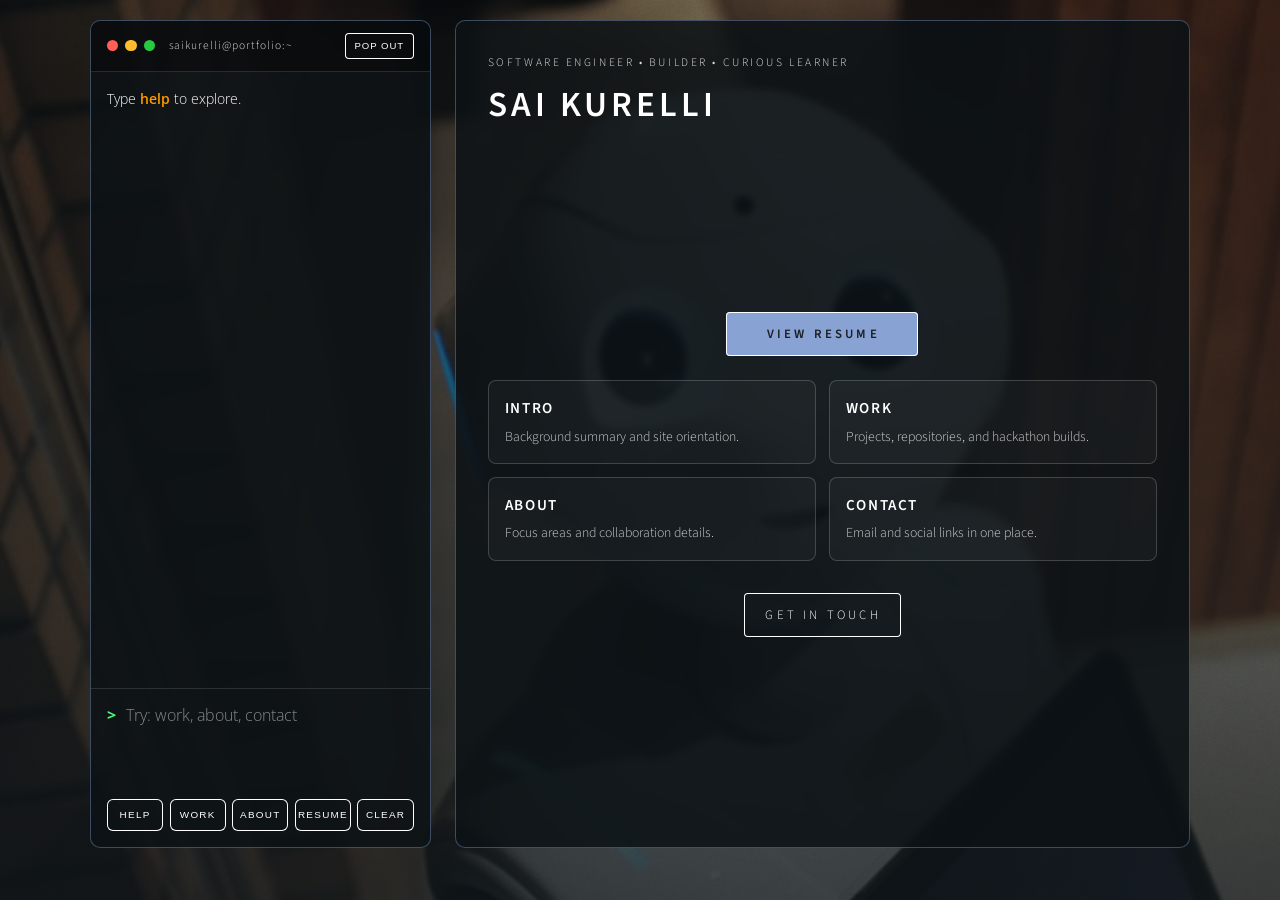
==== commit e1111473: "Center hero body content below heading using hero-body flex wrapper Co-authored-by: saikurelli <2262" ====
--- a/index.html
+++ b/index.html
@@ -51,6 +51,7 @@
 							<section class="hero-pane">
 								<p class="eyebrow">Software Engineer • Builder • Curious Learner</p>
 								<h1>Sai Kurelli</h1>
+								<div class="hero-body">
 								<div class="resume-row">
 									<a href="#resume" class="button primary">View Resume</a>
 								</div>
@@ -74,6 +75,7 @@
 								</div>
 								<div class="contact-row">
 									<a href="#contact" class="button">Get in Touch</a>
+								</div>
 								</div>
 							</section>
 						</div>
@@ -124,11 +126,6 @@
 						<article id="resume">
 							<h2 class="major">Resume</h2>
 							<p>You can view and download my full resume at the link below.</p>
-							<ul>
-								<li>Education: B.S. Computer Science, University of Texas at Austin</li>
-								<li>Focus areas: backend systems, system design, and developer tooling</li>
-								<li>Community: ACM Vice President of Finance</li>
-							</ul>
 							<ul class="actions">
 								<li><a href="https://saikurelli.github.io/resume/" class="button primary" target="_blank" rel="noopener noreferrer">View Full Resume</a></li>
 							</ul>
--- a/assets/css/main.css
+++ b/assets/css/main.css
@@ -1970,6 +1970,13 @@
 		overflow-y: auto;
 	}
 
+	.hero-body {
+		display: flex;
+		flex-direction: column;
+		justify-content: center;
+		flex: 1;
+	}
+
 	.hero-pane h1 {
 		font-size: 2.2rem;
 		line-height: 1.2;
@@ -1996,7 +2003,6 @@
 
 	.resume-row {
 		text-align: center;
-		margin-top: 1.5rem;
 		margin-bottom: 1.5rem;
 	}
 
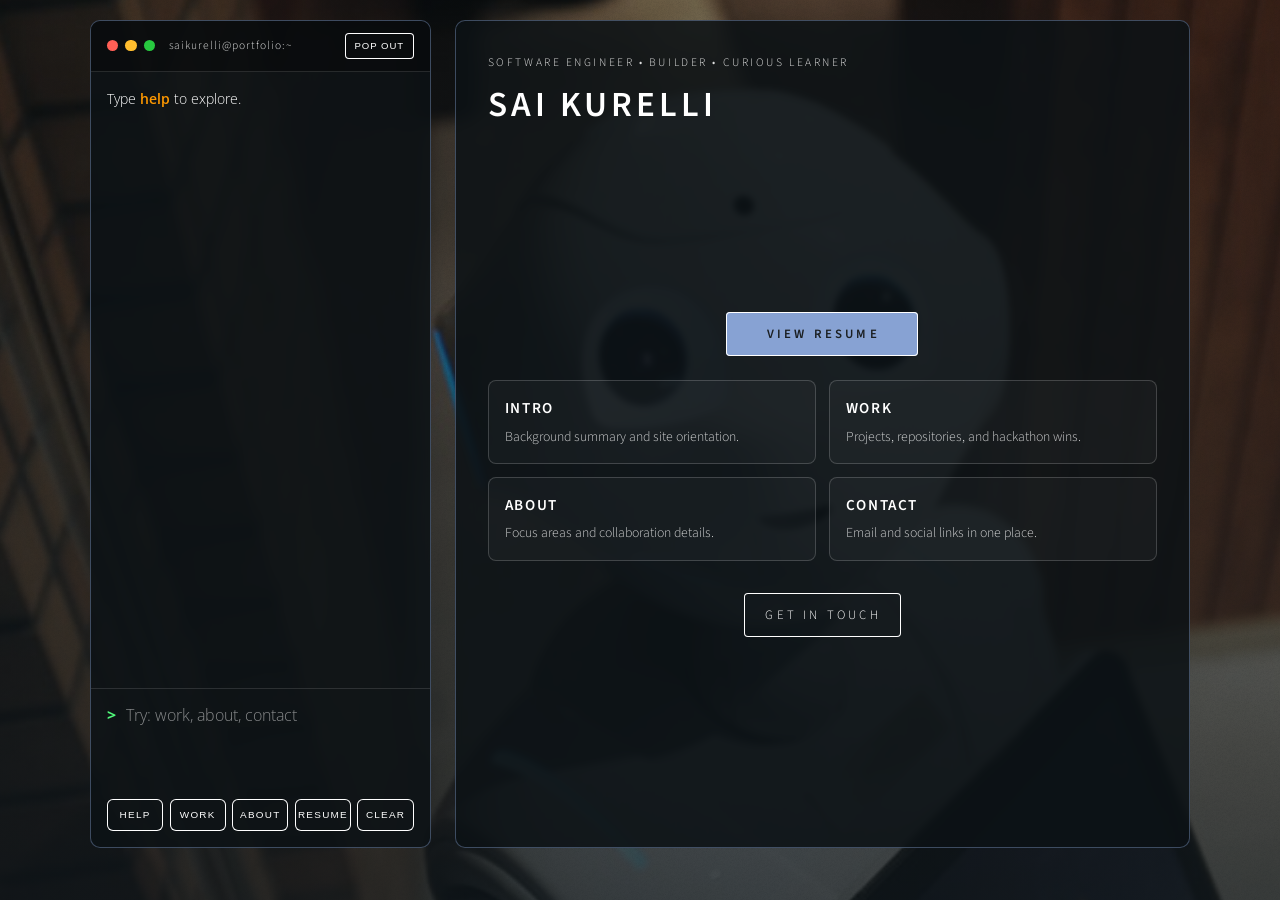
==== commit fdafa1b3: "Update Work content-card: hackathon builds -> hackathon wins Co-authored-by: saikurelli <22625395+sa" ====
--- a/index.html
+++ b/index.html
@@ -62,7 +62,7 @@
 									</a>
 									<a href="#work" class="content-card">
 										<h3>Work</h3>
-										<p>Projects, repositories, and hackathon builds.</p>
+										<p>Projects, repositories, and hackathon wins.</p>
 									</a>
 									<a href="#about" class="content-card">
 										<h3>About</h3>
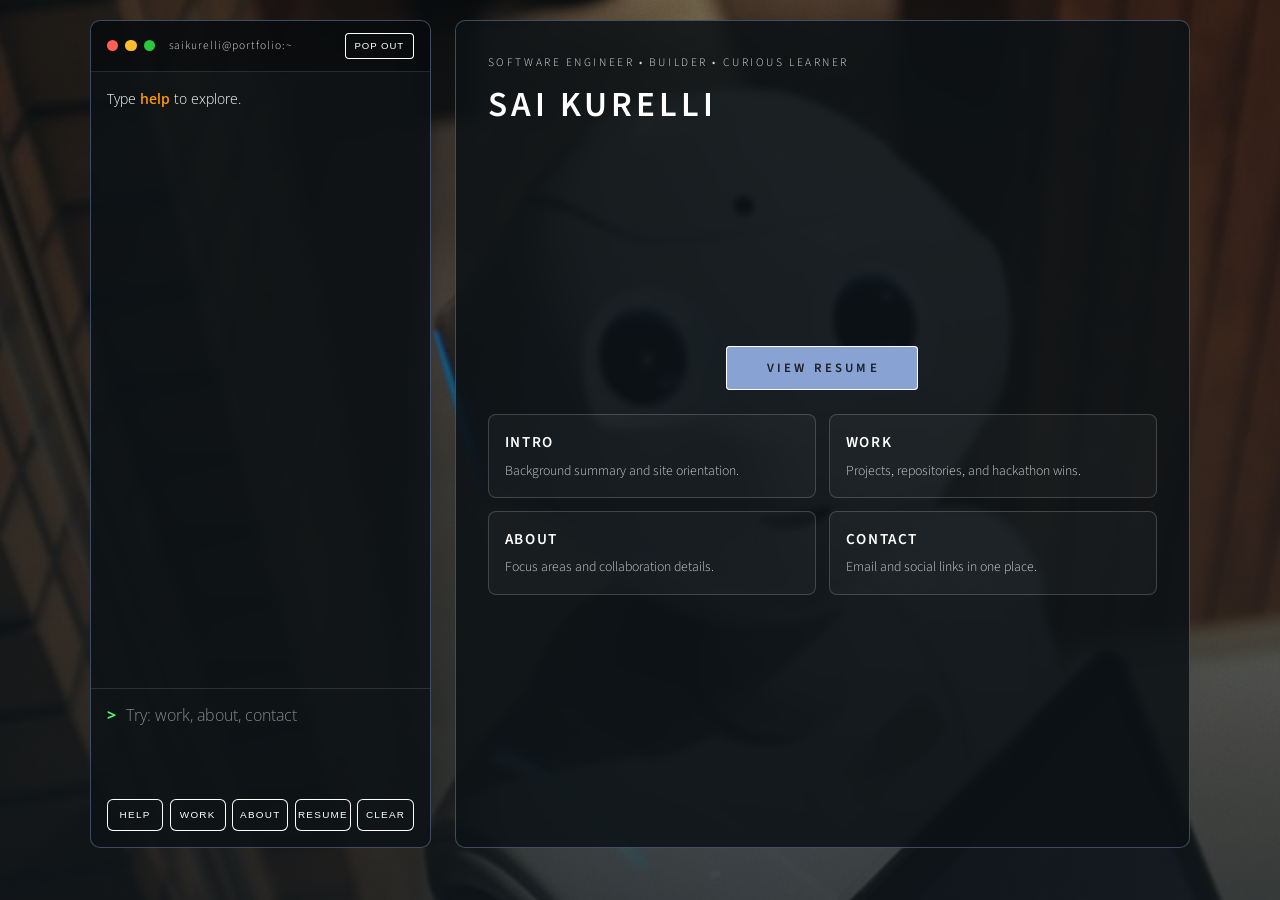
==== commit d97bc703: "Remove Get in Touch button from hero card Co-authored-by: saikurelli <22625395+saikurelli@users.nore" ====
--- a/index.html
+++ b/index.html
@@ -72,9 +72,6 @@
 										<h3>Contact</h3>
 										<p>Email and social links in one place.</p>
 									</a>
-								</div>
-								<div class="contact-row">
-									<a href="#contact" class="button">Get in Touch</a>
 								</div>
 								</div>
 							</section>
--- a/assets/css/main.css
+++ b/assets/css/main.css
@@ -2010,12 +2010,6 @@
 		min-width: 12rem;
 	}
 
-	.contact-row {
-		text-align: center;
-		margin-top: 1rem;
-		margin-bottom: 0.5rem;
-	}
-
 	.content-cards {
 		display: grid;
 		grid-template-columns: repeat(2, minmax(0, 1fr));
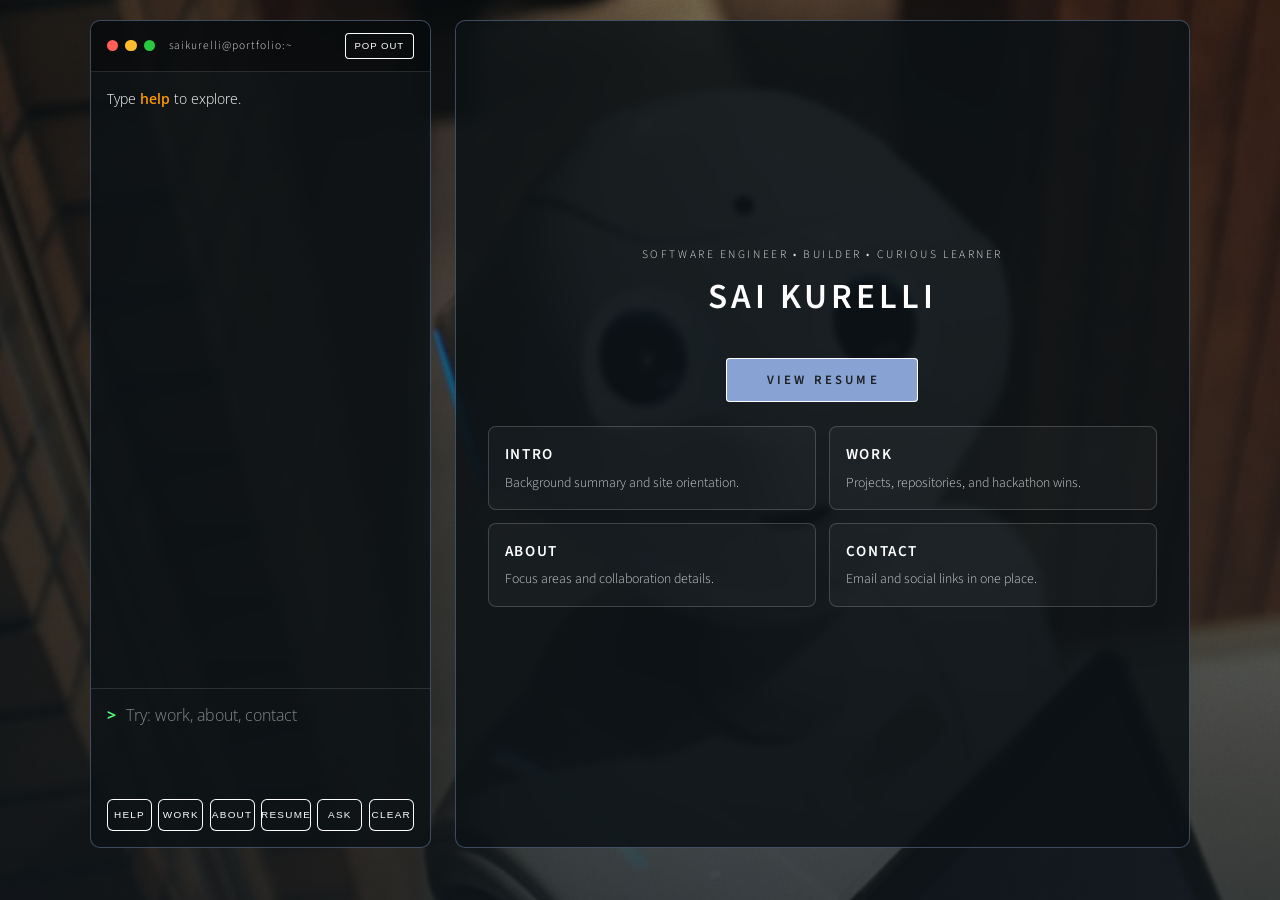
==== commit 72d5c7bc: "Add ask command: resume-trained Q&A agent in terminal Co-authored-by: saikurelli <22625395+saikurell" ====
--- a/index.html
+++ b/index.html
@@ -44,6 +44,7 @@
 									<button type="button" class="terminal-control" data-terminal-cmd="work" aria-label="Execute work command">Work</button>
 									<button type="button" class="terminal-control" data-terminal-cmd="about" aria-label="Execute about command">About</button>
 									<button type="button" class="terminal-control" data-terminal-cmd="resume" aria-label="Execute resume command">Resume</button>
+									<button type="button" class="terminal-control" data-terminal-cmd="ask" aria-label="Execute ask command">Ask</button>
 									<button type="button" class="terminal-control" data-terminal-cmd="clear" aria-label="Clear terminal output">Clear</button>
 								</div>
 							</section>
--- a/assets/css/main.css
+++ b/assets/css/main.css
@@ -1945,9 +1945,14 @@
 		color: var(--terminal-value);
 	}
 
+	.agent-answer {
+		color: var(--terminal-value);
+		white-space: pre-wrap;
+	}
+
 	.terminal-controls {
 		display: grid;
-		grid-template-columns: repeat(5, minmax(min-content, 1fr));
+		grid-template-columns: repeat(6, minmax(min-content, 1fr));
 		gap: 0.4rem;
 		padding: 0 1rem 1rem;
 	}
@@ -1965,6 +1970,7 @@
 	.hero-pane {
 		display: flex;
 		flex-direction: column;
+		justify-content: center;
 		padding: 2rem;
 		min-height: 38rem;
 		overflow-y: auto;
@@ -1973,8 +1979,7 @@
 	.hero-body {
 		display: flex;
 		flex-direction: column;
-		justify-content: center;
-		flex: 1;
+		margin-top: 1.5rem;
 	}
 
 	.hero-pane h1 {
@@ -1982,6 +1987,7 @@
 		line-height: 1.2;
 		letter-spacing: 0.25rem;
 		margin-bottom: 1rem;
+		text-align: center;
 	}
 
 	.hero-pane p {
@@ -1994,6 +2000,7 @@
 		text-transform: uppercase;
 		color: var(--primary);
 		margin-bottom: 0.75rem;
+		text-align: center;
 	}
 
 	.redesign-actions {
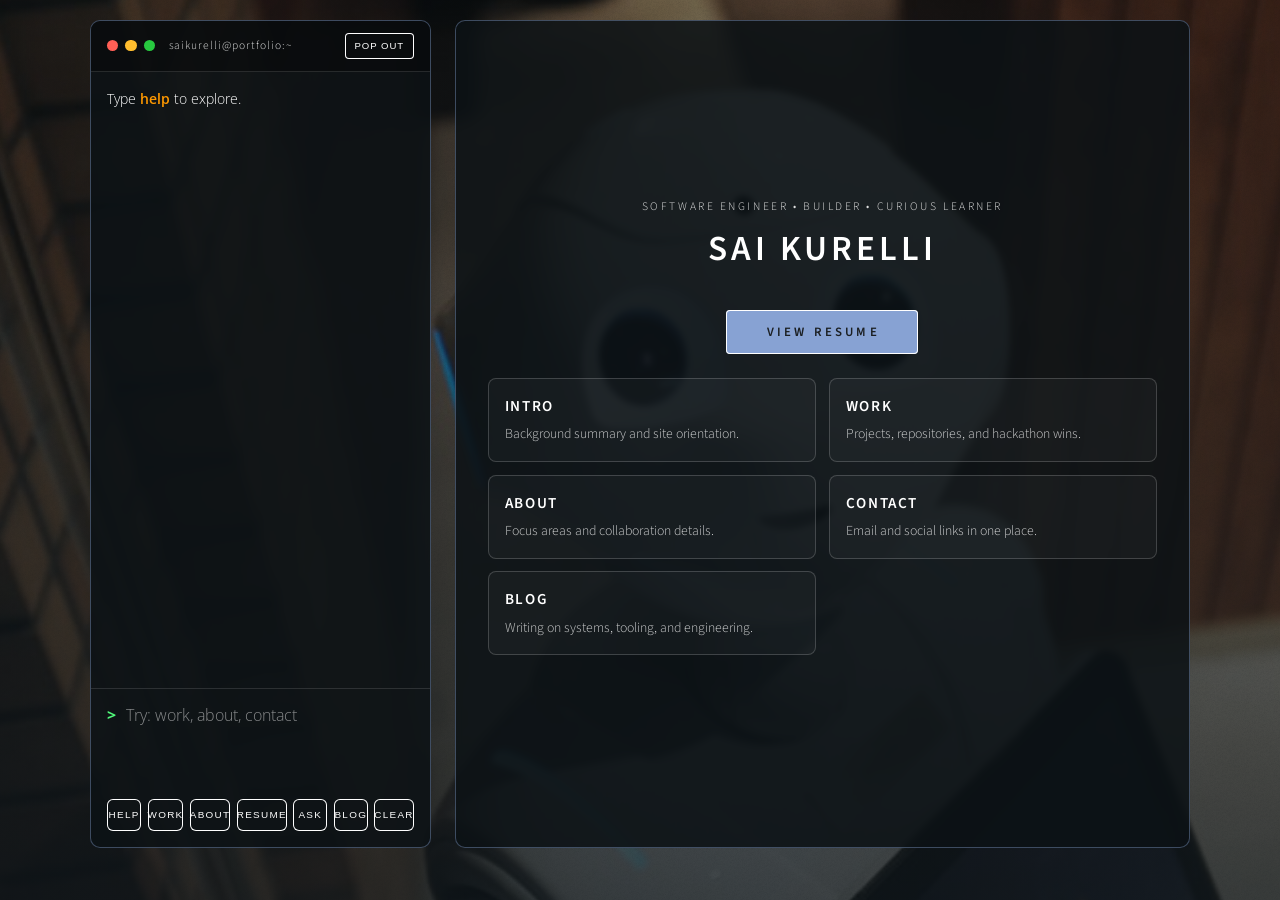
==== commit 5a5bb7b0: "feat: add blog section with AI summary slider Co-authored-by: saikurelli <22625395+saikurelli@users." ====
--- a/index.html
+++ b/index.html
@@ -45,6 +45,7 @@
 									<button type="button" class="terminal-control" data-terminal-cmd="about" aria-label="Execute about command">About</button>
 									<button type="button" class="terminal-control" data-terminal-cmd="resume" aria-label="Execute resume command">Resume</button>
 									<button type="button" class="terminal-control" data-terminal-cmd="ask" aria-label="Execute ask command">Ask</button>
+									<button type="button" class="terminal-control" data-terminal-cmd="blog" aria-label="Execute blog command">Blog</button>
 									<button type="button" class="terminal-control" data-terminal-cmd="clear" aria-label="Clear terminal output">Clear</button>
 								</div>
 							</section>
@@ -72,6 +73,10 @@
 									<a href="#contact" class="content-card">
 										<h3>Contact</h3>
 										<p>Email and social links in one place.</p>
+									</a>
+									<a href="/blog/" class="content-card">
+										<h3>Blog</h3>
+										<p>Writing on systems, tooling, and engineering.</p>
 									</a>
 								</div>
 								</div>
--- a/assets/css/main.css
+++ b/assets/css/main.css
@@ -1952,7 +1952,7 @@
 
 	.terminal-controls {
 		display: grid;
-		grid-template-columns: repeat(6, minmax(min-content, 1fr));
+		grid-template-columns: repeat(7, minmax(min-content, 1fr));
 		gap: 0.4rem;
 		padding: 0 1rem 1rem;
 	}
